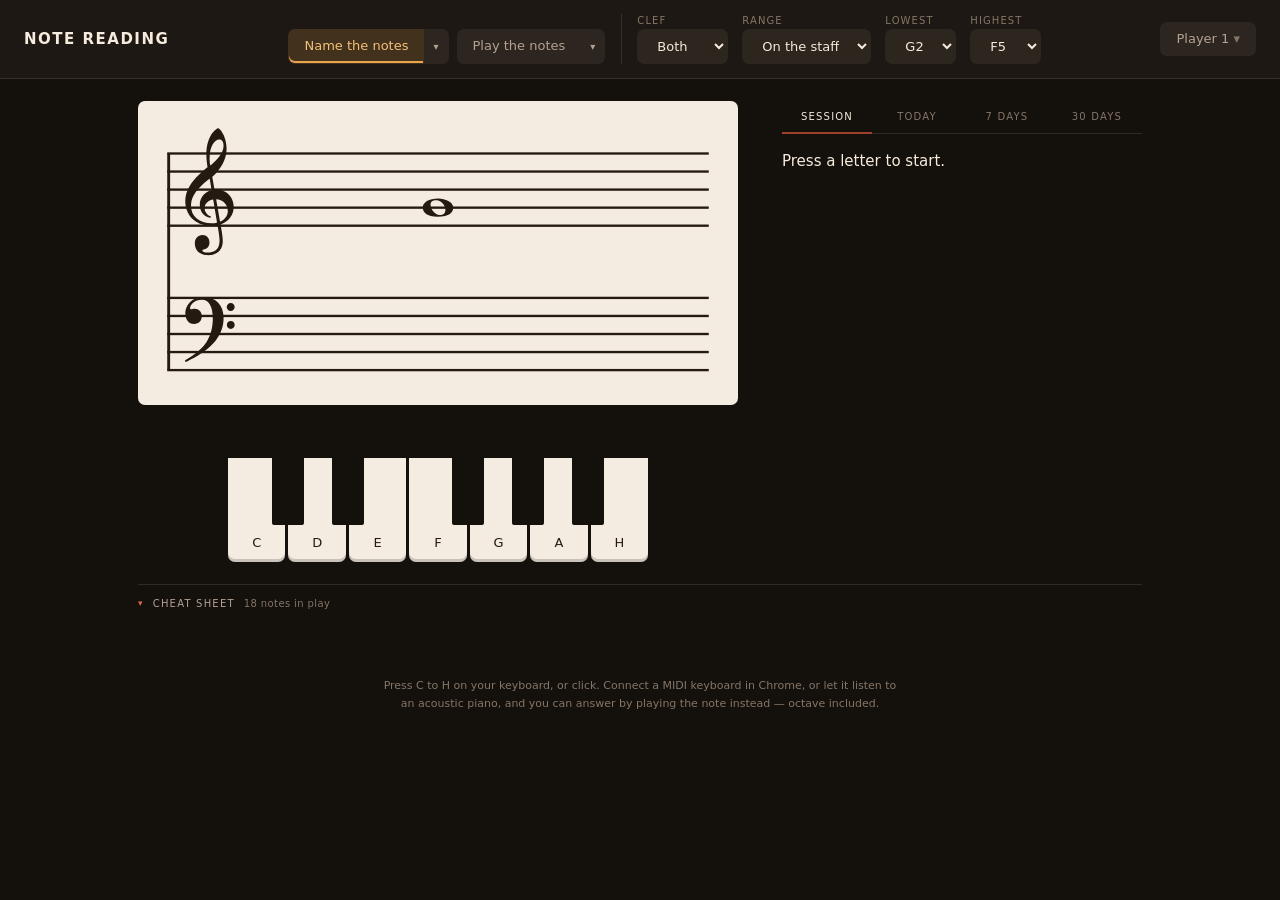
==== index.html @ a0e8e750 "Initial import" ====
<!doctype html>
<html lang="en">
  <head>
    <meta charset="utf-8" />
    <meta name="viewport" content="width=device-width, initial-scale=1" />
    <title>Note reading</title>
    <link rel="stylesheet" href="style.css" />
  </head>
  <body>
    <header>
      <div class="bar">
        <h1>Note reading</h1>

        <!-- Everything you set, on one line and in two groups: which deck,
             then what it asks for. The decks are split buttons — the deck is
             the button, and its caret opens what that deck has to set up,
             anchored to the button so opening it covers the page rather than
             pushing it down. -->
        <div class="middle">
          <div class="decks">
            <span id="name-split" class="deck-split">
              <button id="name-deck" class="deck" type="button" aria-pressed="true">
                Name the notes
              </button>
              <button
                id="name-open"
                class="deck-caret"
                type="button"
                popovertarget="name-menu"
                aria-expanded="false"
                title="Options for naming"
              ></button>

              <div id="name-menu" class="popmenu" popover>
                <p class="menu-head">Sound</p>
                <label class="setting-check" for="sound">
                  <input id="sound" type="checkbox" /> Hear the note when I answer
                </label>
              </div>
            </span>

            <span id="play-split" class="deck-split">
              <button id="play-deck" class="deck" type="button" aria-pressed="false">
                Play the notes
              </button>
              <button
                id="play-open"
                class="deck-caret"
                type="button"
                popovertarget="play-menu"
                aria-expanded="false"
                title="What to play into"
              ></button>

              <!-- A choice, not a readout: whichever row is lit is the one
                   answering. They were two lines of status that looked like
                   options, which left no way to say "use the microphone" when
                   a MIDI keyboard was also plugged in. -->
              <div id="play-menu" class="popmenu" popover>
                <p class="menu-head">Playing into</p>
                <button id="use-midi" class="source-row" type="button">
                  <span class="source-label">MIDI keyboard</span>
                  <span id="midi-status" class="source-what"></span>
                </button>
                <button id="use-mic" class="source-row" type="button">
                  <span class="source-label">Microphone</span>
                  <span id="mic-status" class="source-what"></span>
                  <span id="mic-level" hidden>
                    <span class="meter">
                      <span id="mic-fill" class="meter-fill"></span>
                      <span id="mic-mark" class="meter-mark"></span>
                    </span>
                  </span>
                </button>
                <button id="tune" class="toggle" type="button" title="Turn the microphone on first">
                  Tune to my piano
                </button>
                <p id="tuning-result" class="source-alt" hidden></p>
              </div>
            </span>
          </div>

          <!-- What the drill asks for, behind a rule: the same bar, the other
               group. Left to right in the order they compose — clef, then how
               far past it, then the two pitch limits. -->
          <div class="controls">
            <span class="setting">
              <label for="clefs">Clef</label>
              <select id="clefs">
                <option value="both">Both</option>
                <option value="treble">Treble</option>
                <option value="bass">Bass</option>
              </select>
            </span>
            <span class="setting">
              <label for="ledgers">Range</label>
              <select id="ledgers">
                <option value="0">On the staff</option>
                <option value="1">One ledger</option>
                <option value="2">Two ledgers</option>
              </select>
            </span>
            <span class="setting">
              <label for="lowest">Lowest</label>
              <select id="lowest"></select>
            </span>
            <span class="setting">
              <label for="highest">Highest</label>
              <select id="highest"></select>
            </span>
          </div>
        </div>

        <div class="bar-end">
          <button
            id="player-button"
            class="chip"
            type="button"
            popovertarget="player-menu"
            aria-expanded="false"
          >
            <span id="player-name">Player</span>
          </button>
          <div id="player-menu" class="popmenu" popover>
            <p class="menu-head">Who is practising</p>
            <div id="player-list"></div>
            <button id="player-add" class="menu-item" type="button">Add player…</button>
            <button id="player-rename" class="menu-item" type="button">Rename…</button>

            <p class="menu-head">The record</p>
            <button id="history-export" class="menu-item" type="button">Export…</button>
            <label class="menu-item" for="history-import">Import…</label>
            <input id="history-import" type="file" accept="application/json,.json" />
            <button id="reset" class="menu-item" type="button">Start over</button>
          </div>
        </div>
      </div>

      <div id="name-form" class="bar bar-settings" hidden>
        <label for="name-input">Name</label>
        <input id="name-input" type="text" maxlength="40" autocomplete="off" />
        <button id="name-save" class="toggle" type="button">Save</button>
        <button id="name-cancel" class="toggle" type="button">Cancel</button>
      </div>
    </header>

    <main>
      <div class="drill">
        <div class="sheet">
          <svg id="staff" class="stave" viewBox="-4 -12 268 124" role="img" aria-label="A single note on a grand staff"></svg>
        </div>

        <p id="verdict" class="verdict" role="status" aria-live="polite"></p>

        <div class="keyboard">
          <div id="answers"></div>
          <div class="black-keys" aria-hidden="true">
            <span class="black-key" style="left: 10.5%"></span>
            <span class="black-key" style="left: 24.8%"></span>
            <span class="black-key" style="left: 53.4%"></span>
            <span class="black-key" style="left: 67.6%"></span>
            <span class="black-key" style="left: 81.9%"></span>
          </div>
        </div>

        <div id="tuning" hidden>
          <p id="tuning-prompt"></p>
          <div id="tuning-keys" class="sheet"></div>
          <p class="tuning-hint">The dot is middle C. Black keys are only there to find your place by.</p>
          <button id="tuning-stop" class="toggle" type="button">Stop tuning</button>
        </div>
      </div>

      <!-- The record. One panel, four spans: the session is simply the first
           of them, which is what the Show history button and its Over
           dropdown were between them saying less clearly. -->
      <aside class="record">
        <div id="tabstrip" class="tabstrip" role="tablist"></div>
        <p id="stats" class="panel-sum"></p>
        <p id="stats-vs" class="panel-vs"></p>
        <div id="breakdown" class="rows"></div>
        <p id="breakdown-key" class="panel-key" hidden></p>
      </aside>

      <section class="cheat-row">
        <button
          id="cheat-toggle"
          class="drawer-head"
          type="button"
          aria-expanded="false"
          aria-controls="cheat-sheet"
        >
          Cheat sheet <span id="cheat-count" class="drawer-note"></span>
        </button>
        <div id="cheat-sheet" hidden></div>
      </section>
    </main>

    <footer>
      <p>
        Press C to H on your keyboard, or click. Connect a MIDI keyboard in Chrome,
        or let it listen to an acoustic piano, and you can answer by playing the
        note instead — octave included.
      </p>
    </footer>

    <script type="module" src="app.js"></script>
  </body>
</html>
---- style.css ----
/* A jazz record's palette: a warm black room, one lit cream sheet, and red
   and orange for everything that has to catch the eye. No blue, no serif in
   the chrome — the serif survives only in the note names printed on the
   paper, where a serif belongs.
   Red and orange carry meaning rather than decorating: a slow note's bar is
   deep red and shrinks toward the line to beat, a note inside it turns amber,
   a wrong answer is red and a right one amber. */

:root {
  --sans: ui-sans-serif, system-ui, -apple-system, "Segoe UI", "Helvetica Neue", Arial, sans-serif;
  --serif: "Iowan Old Style", Palatino, "Book Antiqua", Georgia, serif;

  --night: #14100c;
  --surface: #1d1813;
  --raised: #29211a;
  --hair: rgba(255, 228, 196, 0.12);
  --edge: transparent;
  --text: #f6ebdc;
  --muted: #b3a291;
  --faint: #857667;
  --hot: #a0402c;
  --hot-lit: #d76a4c;
  --warm: #e8a44e;
  --warm-lit: #f5c07a;

  /* The sheet, and what is printed on it. Brighter than the room is dim: the
     one surface you actually read has to be lit. */
  --paper: #f4ece0;
  --ink: #241a12;
  --ink-faint: #b8a78e;
  /* Feedback has to read on cream, where amber and red both do and the
     lighter versions used on black do not. */
  --ink-right: #8a6415;
  --ink-wrong: #9e3324;

  --radius: 7px;
  --pad-y: 8px;
  --pad-x: 15px;
  --title-size: 15px;
  --title-track: 0.10em;
  --rhythm: 22px;
  --control-fill: rgba(255, 228, 196, 0.07);
  --control-fill-hover: rgba(255, 228, 196, 0.13);
  --numerals: var(--sans);
}

/* ========================================================================
   Shared structure. One rule per thing, every colour and measure a token.
   ======================================================================== */

* {
  box-sizing: border-box;
}

[hidden] {
  display: none !important;
}

:focus-visible {
  outline: 2px solid var(--warm);
  outline-offset: 2px;
}

body {
  margin: 0;
  min-height: 100vh;
  background: var(--night);
  color: var(--text);
  font-family: var(--sans);
  font-size: 13px;
  line-height: 1.5;
  -webkit-font-smoothing: antialiased;
}

/* --- header -------------------------------------------------------------- */

header {
  background: var(--surface);
  border-bottom: 1px solid var(--hair);
}

/* Full width, unlike the page below it: the title belongs at the left edge of
   the window and the player at the right, which a bar capped to the content
   column cannot do — it left both of them a couple of hundred pixels adrift
   on a wide screen. The gutter is the only thing they share with the page. */
.bar {
  padding: 14px 24px;
  display: flex;
  align-items: center;
  gap: 18px;
  flex-wrap: wrap;
}

/* Small, heavy and tracked rather than large and quiet: at this size the
   letterspacing is doing the work a serif used to be asked to do. */
h1 {
  margin: 0;
  white-space: nowrap;
  font-size: var(--title-size);
  font-weight: 700;
  letter-spacing: var(--title-track);
  text-transform: uppercase;
  color: var(--text);
}

.bar-end {
  display: flex;
  justify-content: flex-end;
}

/* Everything you set, between the title and the player: which deck, a rule,
   and what the drill asks for. One bar rather than two, because the second
   was a strip of four selects with nothing else on it — and it wraps to a
   second line by itself when the window cannot hold one. */
.middle {
  flex: 1;
  display: flex;
  /* Bottom-aligned, not centred: the fields carry a caption above them and
     the decks do not, so centring left the two groups' buttons sitting at
     different heights. Their bottom edges are the line they share. */
  align-items: flex-end;
  justify-content: center;
  gap: 16px;
  flex-wrap: wrap;
}

.controls {
  display: flex;
  align-items: flex-end;
  align-self: stretch;
  gap: 6px 14px;
  flex-wrap: wrap;
  padding-left: 15px;
  border-left: 1px solid var(--hair);
}

/* All that is left on a bar of its own: the rename form, which appears for
   as long as it takes to type a name. */
.bar-settings {
  padding-top: 0;
  padding-bottom: 12px;
  gap: 9px;
}

/* Label above its control, not beside it. Beside it, the four fields wanted
   about 515px and pushed the decks onto a line of their own; stacked they
   want about 320, which is what lets one bar hold the lot. It is also the
   tidier arrangement: a caps label is a caption, and captions sit above. */
.setting {
  display: inline-flex;
  flex-direction: column;
  align-items: flex-start;
  gap: 2px;
}

/* Field labels are the quietest type on the page: the eye can skip them
   entirely once the drill is running. Scoped to the bar they belong to — as a
   bare element selector this reached every label on the page, and set the
   sound checkbox and the Import item in tracked capitals. */
.controls label,
.bar-settings label {
  color: var(--faint);
  font-size: 10px;
  line-height: 1.3;
  text-transform: uppercase;
  letter-spacing: 0.11em;
}

/* --- controls: filled, not outlined -------------------------------------- */

select,
.toggle,
.deck,
.deck-caret,
.chip {
  font-family: var(--sans);
  font-size: 13px;
  line-height: 1.3;
  color: var(--muted);
  background: var(--control-fill);
  border: 1px solid var(--edge);
  border-radius: var(--radius);
  padding: var(--pad-y) var(--pad-x);
  cursor: pointer;
  transition:
    color 0.13s ease,
    background-color 0.13s ease,
    border-color 0.13s ease;
}

select {
  color: var(--text);
}

select:hover,
.toggle:hover,
.chip:hover,
.deck:hover,
.deck-caret:hover {
  color: var(--text);
  background: var(--control-fill-hover);
}

.chip::after {
  content: " ▾";
  color: var(--faint);
}

.decks {
  display: flex;
  align-items: flex-end;
  gap: 8px;
}

.deck-split {
  position: relative;
  display: inline-flex;
}

.deck-split .deck {
  border-radius: var(--radius) 0 0 var(--radius);
}

/* The deck you are on is lit rather than inverted: a tint of the accent, its
   own colour for the text, and a rule under it. */
.deck[aria-pressed="true"] {
  color: var(--warm-lit);
  background: color-mix(in oklab, var(--warm) 18%, transparent);
  box-shadow: inset 0 -2px 0 var(--warm);
}

.deck-caret {
  border-radius: 0 var(--radius) var(--radius) 0;
  border-left: none;
  padding-left: 9px;
  padding-right: 9px;
  font-size: 10px;
}

.deck-caret::before {
  content: "▾";
}

.deck-caret[aria-expanded="true"] {
  color: var(--text);
}

.deck-caret[aria-expanded="true"]::before {
  content: "▴";
}

/* --- the menu that hangs off a deck -------------------------------------- */

.popmenu {
  /* Shut unless something says otherwise. Not left to the UA's own
     [popover]:not(:popover-open) { display: none }, which is an
     author-beatable rule — the same trap [hidden] sets above, and the reason
     every menu once showed at once: a display declared here outranks it. */
  display: none;
  /* Drawn in the browser's top layer, which is the whole reason for a
     popover: it cannot be laid out in the flow of the page, cannot be clipped
     by an ancestor, and needs no z-index. The cost is that the top layer is
     not laid out by the page either — the UA centres a popover in the window
     -- so app.js places each one under the button it belongs to. */
  position: fixed;
  inset: auto;
  margin: 0;
  min-width: 220px;
  padding: 12px 14px;
  background: var(--raised);
  border: 1px solid var(--hair);
  border-radius: var(--radius);
  box-shadow: 0 18px 40px rgba(0, 0, 0, 0.6);
  flex-direction: column;
  gap: 4px;
  text-align: left;
}

/* Open, either way: the browser's own state where there is a top layer, and
   a class where the fallback is hiding and showing it in place. */
.popmenu:popover-open,
.popmenu.is-open {
  display: flex;
}

/* Two labelled rows and a level meter need more room than one checkbox. */
#play-menu {
  min-width: 360px;
}

/* A row you can pick, laid out like a menu item with a label column. */
.source-row {
  font: inherit;
  font-size: 13px;
  display: flex;
  align-items: center;
  gap: 10px;
  width: 100%;
  color: var(--muted);
  background: transparent;
  border: none;
  border-radius: calc(var(--radius) / 2);
  padding: 5px 7px;
  margin: 0 -7px;
  text-align: left;
  cursor: pointer;
  transition:
    color 0.13s ease,
    background-color 0.13s ease;
}

.source-row:hover:not(:disabled) {
  background: var(--control-fill-hover);
}

/* The one that is actually feeding the drill. */
.source-row[aria-current="true"] {
  background: color-mix(in oklab, var(--warm) 14%, transparent);
}

.source-row[aria-current="true"] .source-what {
  color: var(--warm-lit);
}

.source-row:disabled {
  cursor: default;
  opacity: 0.55;
}

/* A label column, so the two sources read as a pair of alternatives — and in
   the same type as a menu item, since that is what a row is. */
.source-label {
  min-width: 8.4em;
  color: var(--faint);
  font-size: 13px;
}

.source-what {
  color: var(--text);
  font-size: 13px;
}

.source-what.is-off {
  color: var(--faint);
}

#mic-level {
  flex: 1;
  min-width: 70px;
  max-width: 170px;
}

.meter {
  position: relative;
  display: block;
  height: 6px;
  background: rgba(255, 255, 255, 0.10);
  border-radius: calc(var(--radius) / 2);
}

.meter-fill {
  display: block;
  height: 100%;
  background: var(--warm);
}

.meter-mark {
  position: absolute;
  top: -3px;
  bottom: -3px;
  width: 2px;
  background: var(--hot-lit);
}

.source-alt {
  margin: 2px 0 0;
  color: var(--faint);
  font-size: 11px;
  line-height: 1.5;
}

/* Sounding the note back: a setting, in the naming deck's own menu. */
.setting-check {
  display: flex;
  align-items: center;
  gap: 9px;
  color: var(--muted);
  font-size: 13px;
  cursor: pointer;
}

.setting-check input {
  accent-color: var(--warm);
}

/* Every menu has the same anatomy: a section heading in the page's quietest
   type, then rows. Without it the player's menu was bare text on a panel and
   the two decks' menus looked like different kinds of thing — one a row of
   tracked-caps labels, the other a lone sentence. */
.menu-head {
  margin: 0;
  color: var(--faint);
  font-size: 10px;
  text-transform: uppercase;
  letter-spacing: 0.12em;
}

.menu-head:not(:first-child) {
  margin-top: 9px;
}

#player-list {
  display: flex;
  flex-direction: column;
  gap: 1px;
}

.menu-item {
  font: inherit;
  font-size: 13px;
  color: var(--muted);
  background: transparent;
  border: none;
  border-radius: calc(var(--radius) / 2);
  padding: 4px 7px;
  margin: 0 -7px;
  text-align: left;
  cursor: pointer;
  transition:
    color 0.13s ease,
    background-color 0.13s ease;
}

.menu-item:hover {
  color: var(--text);
  background: var(--control-fill-hover);
}

/* The player you are. A tick would need a column of its own; lit is enough. */
.menu-item[aria-current="true"] {
  color: var(--warm-lit);
}

label.toggle,
label.menu-item {
  cursor: pointer;
}

/* The file input hides behind its own label, which is styled as a menu item;
   a bare file input cannot be. */
#history-import {
  position: absolute;
  width: 1px;
  height: 1px;
  opacity: 0;
  pointer-events: none;
}

/* Renaming and adding a player, under the settings bar. */
#name-form {
  gap: 9px;
}

#name-input {
  font-family: var(--sans);
  font-size: 13px;
  color: var(--text);
  background: var(--control-fill);
  border: 1px solid var(--hair);
  border-radius: var(--radius);
  padding: var(--pad-y) var(--pad-x);
}

/* --- the page ------------------------------------------------------------ */

main {
  width: 100%;
  max-width: 1044px;
  margin: 0 auto;
  padding: var(--rhythm) 20px 44px;
  display: grid;
  grid-template-columns: minmax(0, 1fr) 360px;
  gap: var(--rhythm) 44px;
  align-items: start;
}

.drill {
  max-width: 600px;
}

/* The sheet is the only light surface on the page, and needs no shadow to
   say so on a black ground. */
.sheet {
  background: var(--paper);
  padding: 20px 22px;
  border-radius: var(--radius);
}

.stave {
  display: block;
  width: 100%;
  height: auto;
}

.stave .rule,
.stave .clef,
.stave .notehead {
  fill: var(--ink);
}

/* Note names under the cheat sheet's staves, in user units — so they scale
   with the engraving, and are given two units more than the drill's own type
   would need to survive being drawn at two thirds the size. */
.stave .note-label {
  fill: var(--ink);
  font-family: var(--serif);
  font-size: 13px;
  text-anchor: middle;
}

.stave .rule.is-out,
.stave .notehead.is-out,
.stave .note-label.is-out {
  fill: var(--ink-faint);
}

#staff .notehead.is-correct {
  fill: var(--ink-right);
}

#staff .notehead.is-wrong {
  fill: var(--ink-wrong);
}

.verdict {
  min-height: 1.6em;
  margin: 18px 0 10px;
  text-align: center;
  font-size: 16px;
  color: var(--muted);
}

.verdict.is-correct {
  color: var(--warm-lit);
}

.verdict.is-wrong {
  color: var(--hot-lit);
}

/* --- the answer keys ----------------------------------------------------- */

.keyboard {
  position: relative;
  margin: 0 auto;
  max-width: 420px;
}

#answers {
  display: grid;
  grid-template-columns: repeat(7, 1fr);
  gap: 3px;
}

.answer {
  font-family: var(--sans);
  font-size: 13px;
  font-weight: 500;
  color: var(--ink);
  background: var(--paper);
  border: none;
  border-radius: 0 0 var(--radius) var(--radius);
  box-shadow: inset 0 -3px 0 rgba(0, 0, 0, 0.18);
  height: 104px;
  padding-bottom: 12px;
  display: flex;
  align-items: flex-end;
  justify-content: center;
  cursor: pointer;
}

.answer:hover {
  background: color-mix(in oklab, var(--paper) 88%, var(--warm));
}

/* Drawn but not an answer: the playing deck is answered on the instrument,
   and a letter cannot say which octave. Still legible, because which letter
   sits where is worth seeing either way. */
#answers.is-idle .answer {
  opacity: 0.4;
  cursor: default;
  box-shadow: inset 0 -2px 0 rgba(0, 0, 0, 0.18);
}

#answers.is-idle .answer:hover {
  background: var(--paper);
}

.answer.is-pressed {
  background: color-mix(in oklab, var(--paper) 70%, var(--warm));
  box-shadow: inset 0 -1px 0 rgba(0, 0, 0, 0.18);
}

.black-keys {
  position: absolute;
  inset: 0;
  pointer-events: none;
}

.black-key {
  position: absolute;
  top: 0;
  width: 7.6%;
  height: 64%;
  background: var(--night);
  border-radius: 0 0 2px 2px;
}

/* --- the record --------------------------------------------------------- */

.record {
  min-width: 0;
}

.tabstrip {
  display: flex;
  border-bottom: 1px solid var(--hair);
}

.tabstrip button {
  flex: 1;
  font: inherit;
  font-size: 10px;
  text-transform: uppercase;
  letter-spacing: 0.12em;
  color: var(--faint);
  background: transparent;
  border: none;
  border-bottom: 2px solid transparent;
  margin-bottom: -1px;
  padding: 8px 2px;
  cursor: pointer;
}

.tabstrip button:hover {
  color: var(--muted);
}

.tabstrip button[aria-selected="true"] {
  color: var(--text);
  border-bottom-color: var(--hot);
}

.panel-sum {
  margin: 16px 0 3px;
  color: var(--text);
  font-size: 15px;
  font-family: var(--numerals);
  font-variant-numeric: tabular-nums;
}

.panel-vs {
  margin: 0 0 16px;
  color: var(--faint);
  font-size: 12px;
}

.rows {
  display: flex;
  flex-direction: column;
  gap: 6px;
}

.bar-row {
  display: grid;
  grid-template-columns: 2.4em 1fr 2.4em 2.8em 3.2em;
  gap: 8px;
  align-items: center;
  font-size: 12px;
  font-family: var(--numerals);
  color: var(--muted);
}

.bar-name {
  color: var(--text);
  font-family: var(--sans);
  font-weight: 500;
}

.bar-count,
.bar-accuracy,
.bar-time {
  text-align: right;
  font-variant-numeric: tabular-nums;
}

.bar-count,
.bar-accuracy {
  color: var(--faint);
}

.bar-track {
  position: relative;
  height: 5px;
  background: rgba(255, 255, 255, 0.07);
}

/* Slow is red and shrinks toward the line; inside it, the note turns amber. */
.bar-fill {
  display: block;
  height: 100%;
  background: var(--hot);
}

.bar-fill.is-fluent {
  background: var(--warm);
}

.bar-time.is-fluent {
  color: var(--warm-lit);
}

.bar-mark {
  position: absolute;
  top: -3px;
  bottom: -3px;
  width: 1px;
  background: var(--text);
  opacity: 0.55;
}

.panel-key {
  margin: 16px 0 0;
  color: var(--faint);
  font-size: 11px;
  line-height: 1.5;
}

/* --- the cheat sheet, downstairs ---------------------------------------- */

.cheat-row {
  grid-column: 1 / -1;
}

.drawer-head {
  width: 100%;
  display: flex;
  align-items: center;
  gap: 9px;
  font: inherit;
  font-size: 10px;
  text-transform: uppercase;
  letter-spacing: 0.12em;
  color: var(--muted);
  background: transparent;
  border: none;
  border-top: 1px solid var(--hair);
  padding: 11px 0;
  cursor: pointer;
}

.drawer-head::before {
  content: "▾";
  font-size: 9px;
  color: var(--hot-lit);
}

.drawer-note {
  color: var(--faint);
  letter-spacing: 0.04em;
  text-transform: none;
}

#cheat-sheet {
  margin-top: 4px;
  display: grid;
  gap: 18px;
}

/* The reference takes the whole row and is engraved smaller for it: its
   system is 888 user units against the drill's 308, so the same paper width
   draws it at about two thirds the size. That is the right way round — you
   read it between notes rather than while answering one — and it is what
   gives 29 notes room to sit side by side without their ledger lines
   touching. It is not capped to a fraction of the drill's scale: the width it
   needs is set by the engraving, not by a ratio. */

/* On a phone the engraving is held at a legible width and the paper scrolls. */
#cheat-sheet .sheet {
  overflow-x: auto;
}

#cheat-sheet .stave {
  min-width: 720px;
}

.cheat-clef {
  margin: 0 0 7px;
  color: var(--faint);
  font-size: 10px;
  text-transform: uppercase;
  letter-spacing: 0.12em;
}

/* --- the keyboard diagram ------------------------------------------------ */

/* The other half of the answer: which key a note is. Drawn on the same sheet
   as the staves, so it is lit the same way. */
.keys {
  display: block;
  width: 100%;
  height: auto;
  /* Twenty-nine keys shrunk to a phone are unreadable; the paper scrolls. */
  min-width: 430px;
}

.key {
  fill: var(--paper);
  stroke: var(--ink-faint);
  stroke-width: 0.6;
}

/* In play at the current settings. The staves fade what is excluded, because
   there the default is ink; here the default is a white key, so it is the
   inclusions that show. */
.key.is-in-range {
  fill: #ecd9b4;
}

.key.is-marked {
  fill: var(--ink-wrong);
}

.key-black {
  fill: var(--ink);
}

.key-label {
  fill: #6d5b46;
  font-family: var(--serif);
  font-size: 10px;
  text-anchor: middle;
}

.key-label.is-marked {
  fill: var(--ink-wrong);
  font-size: 11px;
}

.key-dot {
  fill: #6d5b46;
}

/* --- tuning ------------------------------------------------------------- */

#tuning {
  margin: 16px 0 0;
  text-align: center;
}

#tuning-prompt {
  margin: 0 0 11px;
  font-size: 16px;
  color: var(--text);
}

#tuning-keys {
  overflow-x: auto;
}

.tuning-hint {
  margin: 9px 0 13px;
  font-size: 11px;
  color: var(--faint);
}

#tuning-result {
  margin: 12px 0 0;
  text-align: center;
  font-size: 13px;
  color: var(--muted);
}

.toggle:disabled {
  opacity: 0.4;
  cursor: default;
  color: var(--faint);
}

footer {
  max-width: 560px;
  margin: 0 auto;
  padding: 0 20px 40px;
  color: var(--faint);
  font-size: 11px;
  line-height: 1.6;
  text-align: center;
}

@media (max-width: 900px) {
  .middle {
    justify-content: flex-start;
  }

  .controls {
    padding-left: 0;
    border-left: none;
  }

  main {
    grid-template-columns: minmax(0, 1fr);
  }

  .drill {
    max-width: none;
  }

  #cheat-sheet > .sheet {
    max-width: none;
  }
}
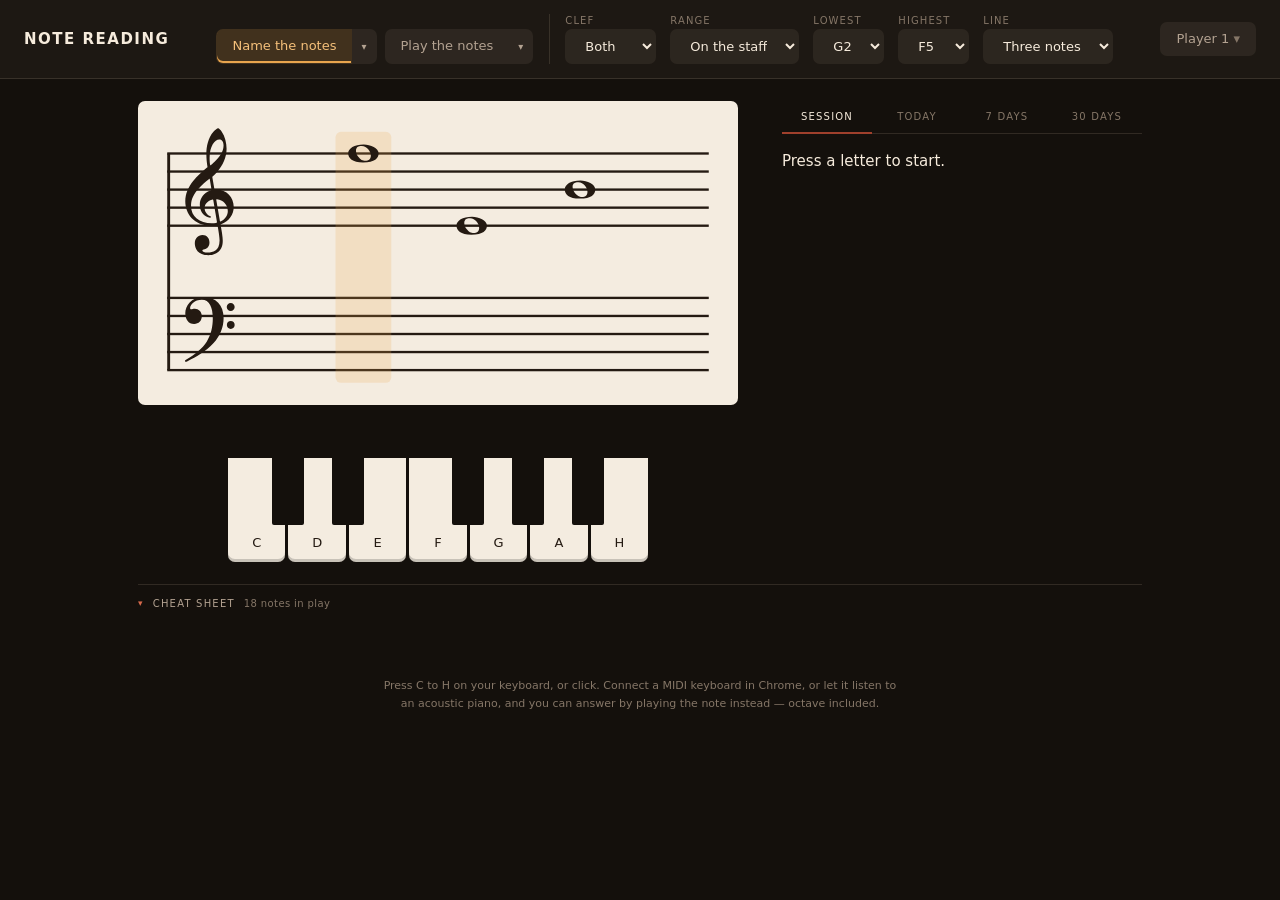
==== commit 5c4f83d7: "Read notes in lines, not one at a time Implements #1. The staff shows a line of up to four notes, dr" ====
--- a/index.html
+++ b/index.html
@@ -82,7 +82,8 @@
 
           <!-- What the drill asks for, behind a rule: the same bar, the other
                group. Left to right in the order they compose — clef, then how
-               far past it, then the two pitch limits. -->
+               far past it, then the two pitch limits — and last how many of
+               those notes to read at once. -->
           <div class="controls">
             <span class="setting">
               <label for="clefs">Clef</label>
@@ -107,6 +108,15 @@
             <span class="setting">
               <label for="highest">Highest</label>
               <select id="highest"></select>
+            </span>
+            <span class="setting">
+              <label for="sequence">Line</label>
+              <select id="sequence">
+                <option value="1">One note</option>
+                <option value="2">Two notes</option>
+                <option value="3">Three notes</option>
+                <option value="4">Four notes</option>
+              </select>
             </span>
           </div>
         </div>
@@ -147,7 +157,7 @@
     <main>
       <div class="drill">
         <div class="sheet">
-          <svg id="staff" class="stave" viewBox="-4 -12 268 124" role="img" aria-label="A single note on a grand staff"></svg>
+          <svg id="staff" class="stave" viewBox="-4 -12 268 124" role="img" aria-label="Notes to read on a grand staff"></svg>
         </div>
 
         <p id="verdict" class="verdict" role="status" aria-live="polite"></p>
--- a/style.css
+++ b/style.css
@@ -524,6 +524,14 @@
   fill: var(--ink-faint);
 }
 
+/* Behind the note being answered in a line. A tint rather than anything done
+   to the notehead: the note being read should look like every note on a
+   real page, and the ones already answered change colour on their own. */
+#staff .cursor {
+  fill: var(--warm);
+  opacity: 0.2;
+}
+
 #staff .notehead.is-correct {
   fill: var(--ink-right);
 }
@@ -679,6 +687,13 @@
   font-size: 12px;
   font-family: var(--numerals);
   color: var(--muted);
+}
+
+/* Recorded, but not asked for at the current range — the same fading the
+   cheat sheet gives a note the limits exclude. The whole row goes, bar
+   included: it is the row that is out of play, not one column of it. */
+.bar-row.is-out {
+  opacity: 0.45;
 }
 
 .bar-name {
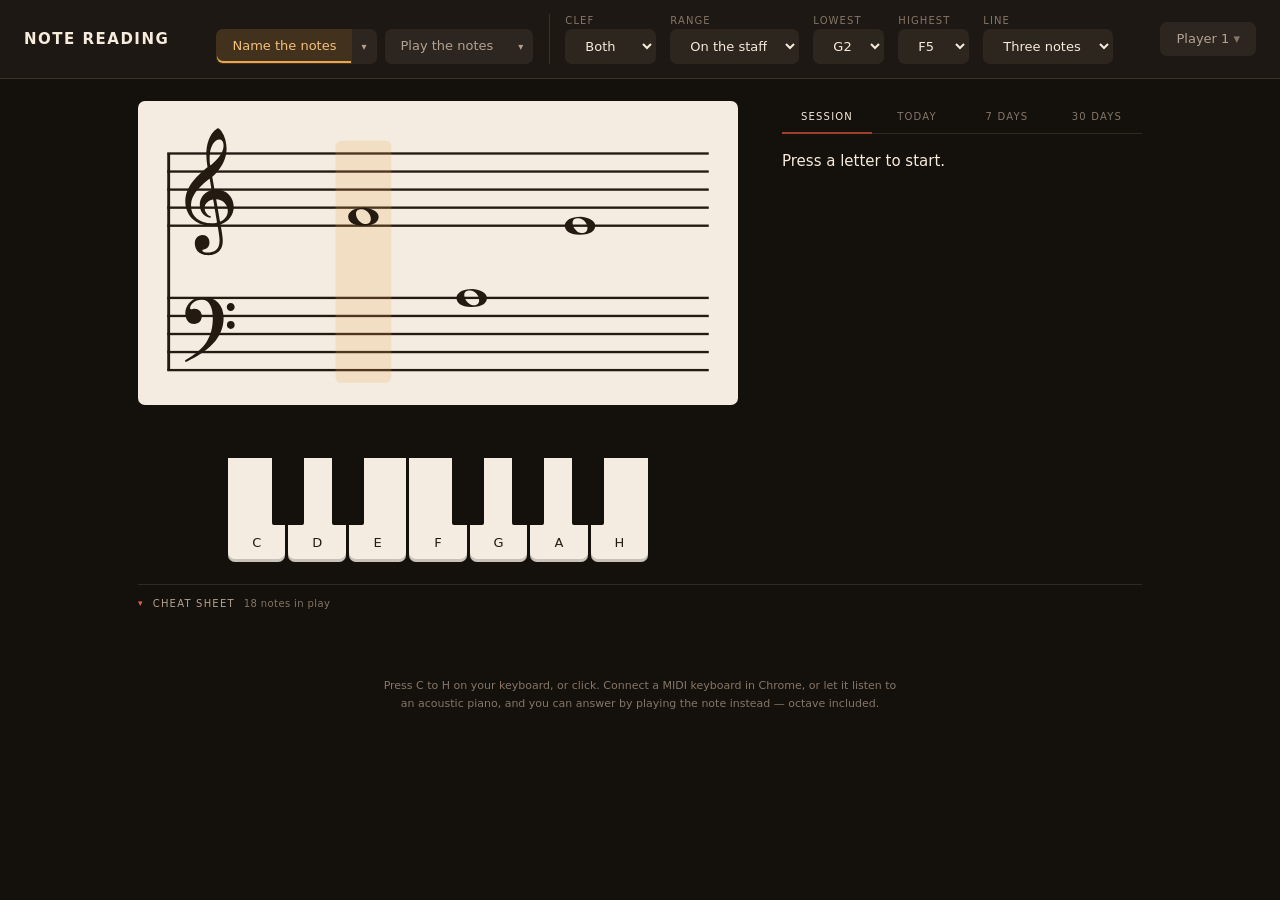
==== commit 8f7658bc: "Hear notes struck over ringing ones; show and record what the microphone makes of each On the playin" ====
--- a/index.html
+++ b/index.html
@@ -75,6 +75,12 @@
                 <button id="tune" class="toggle" type="button" title="Turn the microphone on first">
                   Tune to my piano
                 </button>
+                <button id="check" class="toggle" type="button" title="Turn the microphone on first">
+                  Test with four notes
+                </button>
+                <button id="debug-record" class="toggle" type="button" title="Turn the microphone on first">
+                  Record for debugging
+                </button>
                 <p id="tuning-result" class="source-alt" hidden></p>
               </div>
             </span>
@@ -162,6 +168,22 @@
 
         <p id="verdict" class="verdict" role="status" aria-live="polite"></p>
 
+        <!-- While the microphone is open: the level against what a strike
+             has to clear right now, and what became of the last few strikes,
+             newest first — the ones that answered nothing included. -->
+        <div id="listen" class="listen" hidden>
+          <span class="meter">
+            <span id="listen-fill" class="meter-fill"></span>
+            <span id="listen-mark" class="meter-mark"></span>
+          </span>
+          <ol id="strikes" class="strikes" aria-label="What the microphone heard, newest first"></ol>
+          <p id="debug-bar" class="debug-bar" hidden>
+            <span class="debug-dot" aria-hidden="true"></span>
+            Recording <span id="debug-time">0:00</span>
+            <button id="debug-save" class="toggle" type="button">Stop and save</button>
+          </p>
+        </div>
+
         <div class="keyboard">
           <div id="answers"></div>
           <div class="black-keys" aria-hidden="true">
@@ -178,6 +200,14 @@
           <div id="tuning-keys" class="sheet"></div>
           <p class="tuning-hint">The dot is middle C. Black keys are only there to find your place by.</p>
           <button id="tuning-stop" class="toggle" type="button">Stop tuning</button>
+        </div>
+
+        <!-- Testing the microphone against a line you know: the same four
+             notes over and over, and how many of each it made out. -->
+        <div id="checking" hidden>
+          <p id="checking-prompt"></p>
+          <p id="checking-result"></p>
+          <button id="checking-stop" class="toggle" type="button">Stop testing</button>
         </div>
       </div>
 
--- a/style.css
+++ b/style.css
@@ -556,6 +556,58 @@
   color: var(--hot-lit);
 }
 
+/* --- listening ----------------------------------------------------------- */
+
+/* Under the verdict and as wide as the keys, so the level and what became of
+   each strike sit where the eye already is while playing. */
+.listen {
+  max-width: 420px;
+  margin: 0 auto 16px;
+}
+
+.listen .meter {
+  height: 8px;
+}
+
+.strikes {
+  display: flex;
+  flex-wrap: wrap;
+  justify-content: center;
+  gap: 6px;
+  min-height: 22px;
+  margin: 10px 0 0;
+  padding: 0;
+  list-style: none;
+}
+
+.strike {
+  padding: 2px 9px;
+  border-radius: 999px;
+  background: var(--control-fill);
+  color: var(--muted);
+  font-size: 12px;
+  white-space: nowrap;
+}
+
+.strike.is-right {
+  color: var(--warm-lit);
+}
+
+.strike.is-wrong {
+  color: var(--hot-lit);
+}
+
+/* A strike that answered nothing: the thing this row exists to show, so the
+   one kind with a fill of its own. */
+.strike.is-lost {
+  background: color-mix(in oklab, var(--hot) 32%, transparent);
+  color: var(--text);
+}
+
+.strike:nth-child(n + 4) {
+  opacity: 0.55;
+}
+
 /* --- the answer keys ----------------------------------------------------- */
 
 .keyboard {
@@ -866,6 +918,51 @@
   fill: #6d5b46;
 }
 
+/* --- recording for debugging -------------------------------------------- */
+
+.debug-bar {
+  display: flex;
+  align-items: center;
+  justify-content: center;
+  gap: 8px;
+  margin: 12px 0 0;
+  font-size: 12px;
+  color: var(--muted);
+  font-variant-numeric: tabular-nums;
+}
+
+.debug-dot {
+  width: 8px;
+  height: 8px;
+  border-radius: 50%;
+  background: var(--hot-lit);
+}
+
+/* --- testing with four notes ------------------------------------------- */
+
+#checking {
+  margin: 16px 0 0;
+  text-align: center;
+}
+
+#checking-prompt {
+  margin: 0 0 8px;
+  font-size: 15px;
+  color: var(--text);
+}
+
+#checking-result {
+  margin: 0 0 13px;
+  font-size: 13px;
+  color: var(--muted);
+  font-variant-numeric: tabular-nums;
+}
+
+/* A note the test line expected and never heard. */
+#staff .notehead.is-missed {
+  fill: var(--ink-faint);
+}
+
 /* --- tuning ------------------------------------------------------------- */
 
 #tuning {
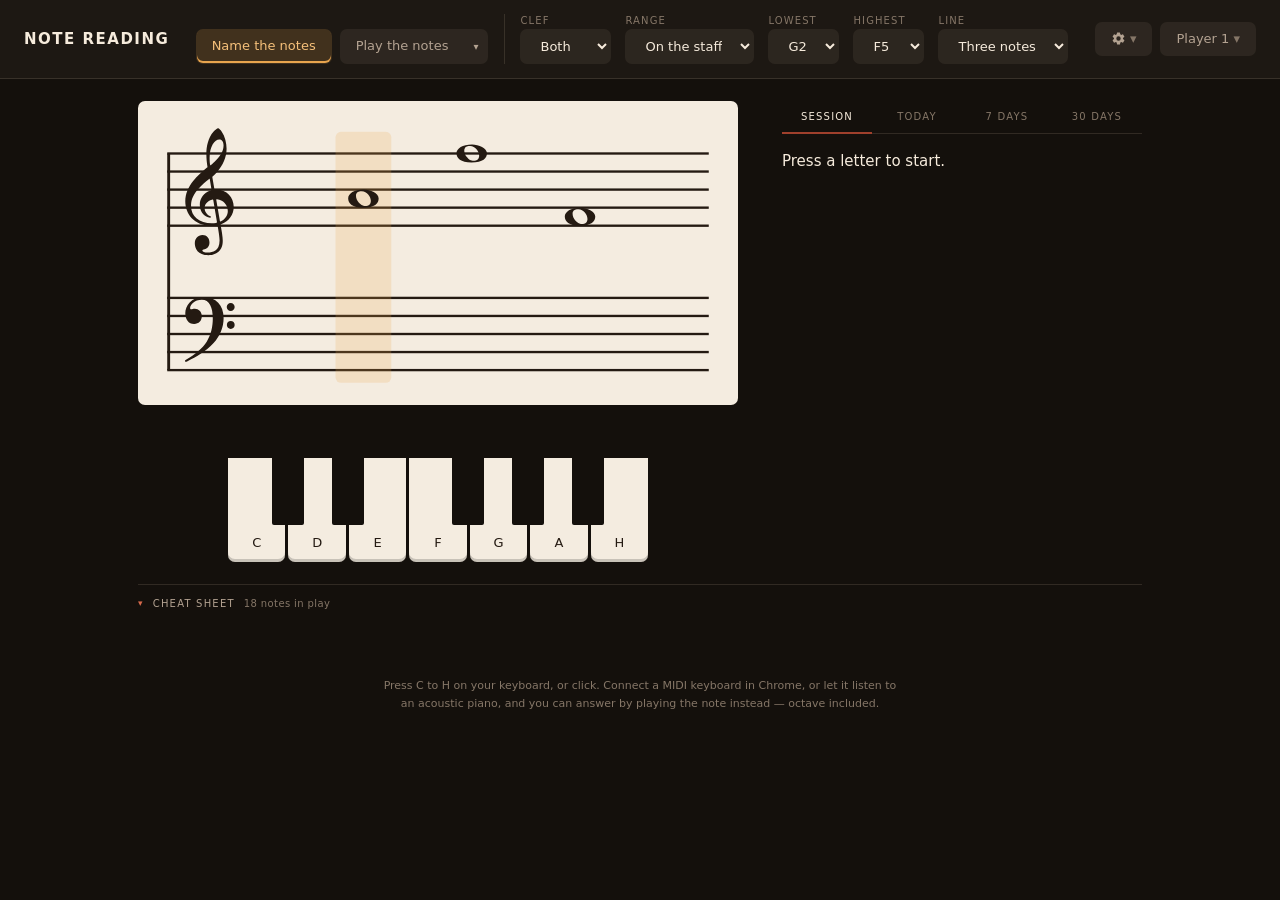
==== commit 412b4007: "Sound MIDI keys, and let a key on the naming deck start playing A MIDI keyboard made no sound, and a" ====
--- a/index.html
+++ b/index.html
@@ -12,32 +12,15 @@
         <h1>Note reading</h1>
 
         <!-- Everything you set, on one line and in two groups: which deck,
-             then what it asks for. The decks are split buttons — the deck is
-             the button, and its caret opens what that deck has to set up,
-             anchored to the button so opening it covers the page rather than
-             pushing it down. -->
+             then what it asks for. Playing is a split button — the deck is
+             the button, and its caret opens what it is played into, anchored
+             to the button so opening it covers the page rather than pushing
+             it down. Naming has nothing of its own to set up. -->
         <div class="middle">
           <div class="decks">
-            <span id="name-split" class="deck-split">
-              <button id="name-deck" class="deck" type="button" aria-pressed="true">
-                Name the notes
-              </button>
-              <button
-                id="name-open"
-                class="deck-caret"
-                type="button"
-                popovertarget="name-menu"
-                aria-expanded="false"
-                title="Options for naming"
-              ></button>
-
-              <div id="name-menu" class="popmenu" popover>
-                <p class="menu-head">Sound</p>
-                <label class="setting-check" for="sound">
-                  <input id="sound" type="checkbox" /> Hear the note when I answer
-                </label>
-              </div>
-            </span>
+            <button id="name-deck" class="deck" type="button" aria-pressed="true">
+              Name the notes
+            </button>
 
             <span id="play-split" class="deck-split">
               <button id="play-deck" class="deck" type="button" aria-pressed="false">
@@ -128,6 +111,29 @@
         </div>
 
         <div class="bar-end">
+          <!-- Settings that belong to neither deck in particular. -->
+          <button
+            id="settings-button"
+            class="chip"
+            type="button"
+            popovertarget="settings-menu"
+            aria-expanded="false"
+            aria-label="Settings"
+            title="Settings"
+          >
+            <svg class="cog" viewBox="0 0 24 24" aria-hidden="true">
+              <path
+                d="M19.14 12.94a7.1 7.1 0 0 0 0-1.88l2.03-1.58a.5.5 0 0 0 .12-.64l-1.92-3.32a.5.5 0 0 0-.61-.22l-2.39.96a7 7 0 0 0-1.62-.94l-.36-2.54a.5.5 0 0 0-.5-.42h-3.84a.5.5 0 0 0-.49.42l-.36 2.54a7.3 7.3 0 0 0-1.62.94l-2.39-.96a.5.5 0 0 0-.61.22L2.71 8.84a.5.5 0 0 0 .12.64l2.03 1.58a7.1 7.1 0 0 0 0 1.88l-2.03 1.58a.5.5 0 0 0-.12.64l1.92 3.32a.5.5 0 0 0 .61.22l2.39-.96c.5.38 1.04.7 1.62.94l.36 2.54a.5.5 0 0 0 .49.42h3.84a.5.5 0 0 0 .5-.42l.36-2.54a7 7 0 0 0 1.62-.94l2.39.96a.5.5 0 0 0 .61-.22l1.92-3.32a.5.5 0 0 0-.12-.64zM12 15.5a3.5 3.5 0 1 1 0-7 3.5 3.5 0 0 1 0 7z"
+              />
+            </svg>
+          </button>
+          <div id="settings-menu" class="popmenu" popover>
+            <p class="menu-head">Sound</p>
+            <label class="setting-check" for="sound">
+              <input id="sound" type="checkbox" /> Hear the note when I answer
+            </label>
+          </div>
+
           <button
             id="player-button"
             class="chip"
--- a/style.css
+++ b/style.css
@@ -106,6 +106,7 @@
 .bar-end {
   display: flex;
   justify-content: flex-end;
+  gap: 8px;
 }
 
 /* Everything you set, between the title and the player: which deck, a rule,
@@ -379,7 +380,15 @@
   line-height: 1.5;
 }
 
-/* Sounding the note back: a setting, in the naming deck's own menu. */
+/* The settings button: a cog where the player's chip has a name. */
+.cog {
+  width: 15px;
+  height: 15px;
+  fill: currentColor;
+  vertical-align: -3px;
+}
+
+/* Sounding the note back: a setting, in the settings menu. */
 .setting-check {
   display: flex;
   align-items: center;
